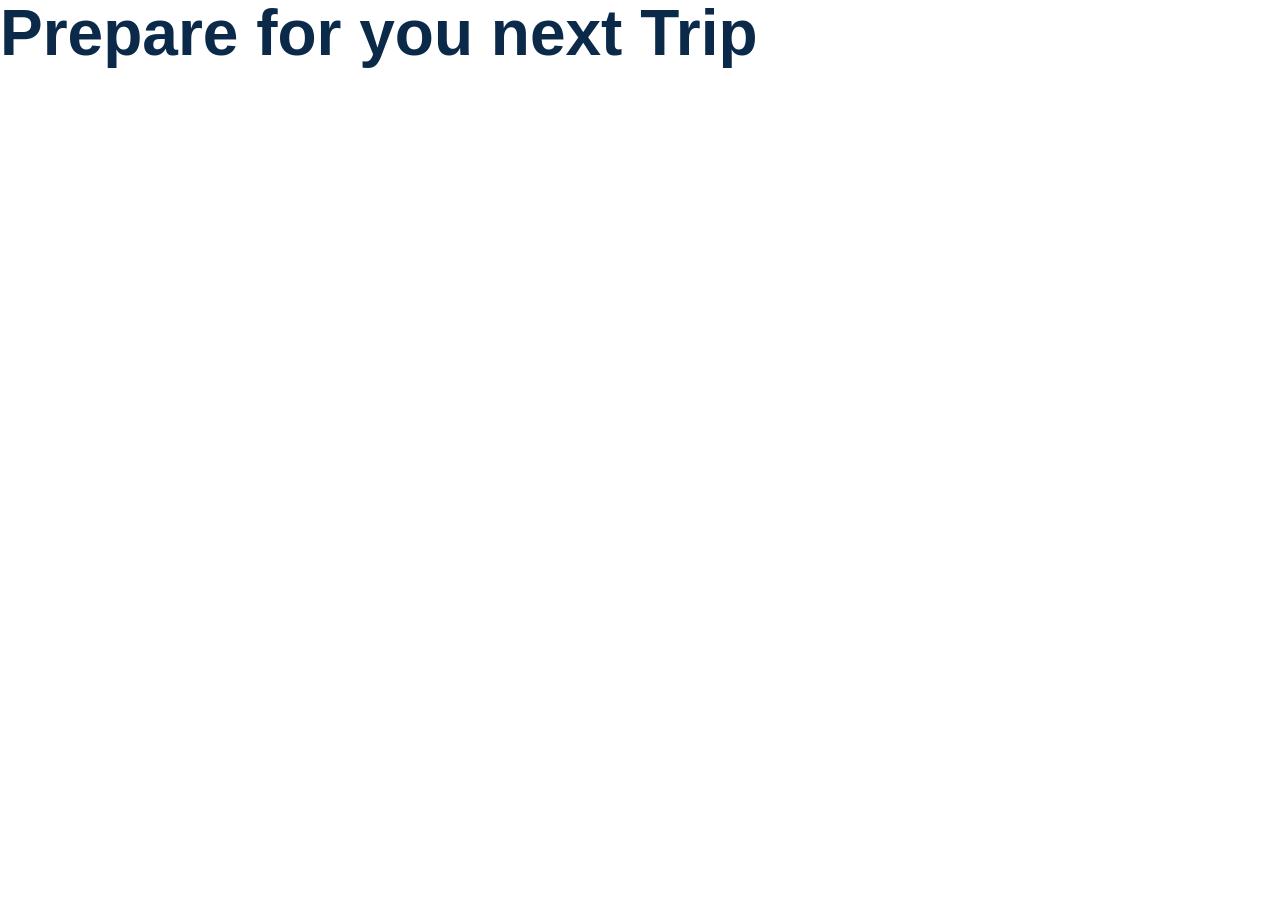
==== Evertrip/index.html @ f82cfa11 "New website idea: Evertrip Initial phase" ====
<!DOCTYPE html>
<html lang="en">
<head>
  <meta charset="UTF-8">
  <meta name="viewport" content="width=device-width, initial-scale=1.0">
  <title>Evertrip</title>
  <link rel="stylesheet" href="style/style.css">
</head>
<body>

  <div class="hero-section">
    <div class="hero-content">
      <h1>Prepare for you next Trip</h1>
    </div>
  </div>
  
</body>
</html>
---- Evertrip/style/style.css ----
:root {

    /* =====================================================
       01. COLORS
       ===================================================== */

    /* Brand Colors */
    --color-navy: #0B2A4A;
    --color-blue: #1769AA;
    --color-sky: #5CB8E6;
    --color-ice: #EAF4FB;

    /* Neutral Colors */
    --color-white: #FFFFFF;
    --color-gray: #667085;
    --color-light-gray: #F5F7FA;

    /* Text */
    --color-text: #0B2A4A;
    --color-text-secondary: #667085;


    /* =====================================================
       02. TYPOGRAPHY
       ===================================================== */

    --font-primary: "Plus Jakarta Sans", sans-serif;
    --font-display: "DM Serif Display", serif;

    /* Font Sizes */
    --fs-xs: 13px;
    --fs-sm: 14px;
    --fs-body: 16px;
    --fs-lg: 18px;

    --fs-h3: 30px;
    --fs-h2: 46px;
    --fs-h1: 64px;
    --fs-hero: 82px;

    /* Line Heights */
    --lh-tight: 1.05;
    --lh-normal: 1.5;
    --lh-relaxed: 1.7;


    /* =====================================================
       03. SPACING
       ===================================================== */

    --space-xs: 8px;
    --space-sm: 16px;
    --space-md: 24px;
    --space-lg: 40px;
    --space-xl: 64px;
    --space-2xl: 96px;
    --space-3xl: 128px;


    /* =====================================================
       04. LAYOUT
       ===================================================== */

    --container: 1280px;
    --container-padding: 32px;


    /* =====================================================
       05. BORDER RADIUS
       ===================================================== */

    --radius-sm: 6px;
    --radius-md: 8px;
    --radius-lg: 12px;


    /* =====================================================
       06. TRANSITIONS
       ===================================================== */

    --transition-fast: 0.2s ease;
    --transition-normal: 0.3s ease;
}


/* =========================================================
   07. GLOBAL RESET
   ========================================================= */

* {
    box-sizing: border-box;
    margin: 0;
    padding: 0;
}

html {
    scroll-behavior: smooth;
}

body {
    font-family: var(--font-primary);
    font-size: var(--fs-body);
    line-height: var(--lh-normal);
    color: var(--color-text);
    background: var(--color-white);
}

img {
    display: block;
    width: 100%;
    height: auto;
}

a {
    color: inherit;
    text-decoration: none;
}


/* =========================================================
   08. TYPOGRAPHY
   ========================================================= */

h1,
h2,
h3 {
    color: var(--color-navy);
    font-weight: 700;
}

h1 {
    font-size: var(--fs-h1);
    line-height: var(--lh-tight);
}

h2 {
    font-size: var(--fs-h2);
    line-height: 1.1;
}

h3 {
    font-size: var(--fs-h3);
    line-height: 1.2;
}

.display-title {
    font-family: var(--font-display);
    font-weight: 400;
    line-height: var(--lh-tight);
}

p {
    color: var(--color-text-secondary);
    line-height: var(--lh-relaxed);
}


/* =========================================================
   09. CONTAINER
   ========================================================= */

.container {
    width: min(
        100% - (var(--container-padding) * 2),
        var(--container)
    );

    margin-inline: auto;
}


/* =========================================================
   10. BUTTONS
   ========================================================= */

.btn {
    display: inline-flex;
    align-items: center;
    justify-content: center;
    gap: 8px;

    padding: 14px 24px;

    font-family: var(--font-primary);
    font-size: var(--fs-sm);
    font-weight: 600;

    border-radius: var(--radius-md);

    cursor: pointer;

    transition:
        background-color var(--transition-normal),
        color var(--transition-normal),
        border-color var(--transition-normal),
        transform var(--transition-normal);
}

.btn:hover {
    transform: translateY(-2px);
}


/* Primary */

.btn-primary {
    color: var(--color-white);
    background: var(--color-blue);
    border: 1px solid var(--color-blue);
}

.btn-primary:hover {
    background: var(--color-navy);
    border-color: var(--color-navy);
}


/* Secondary */

.btn-secondary {
    color: var(--color-navy);
    background: transparent;
    border: 1px solid var(--color-navy);
}

.btn-secondary:hover {
    color: var(--color-white);
    background: var(--color-navy);
}
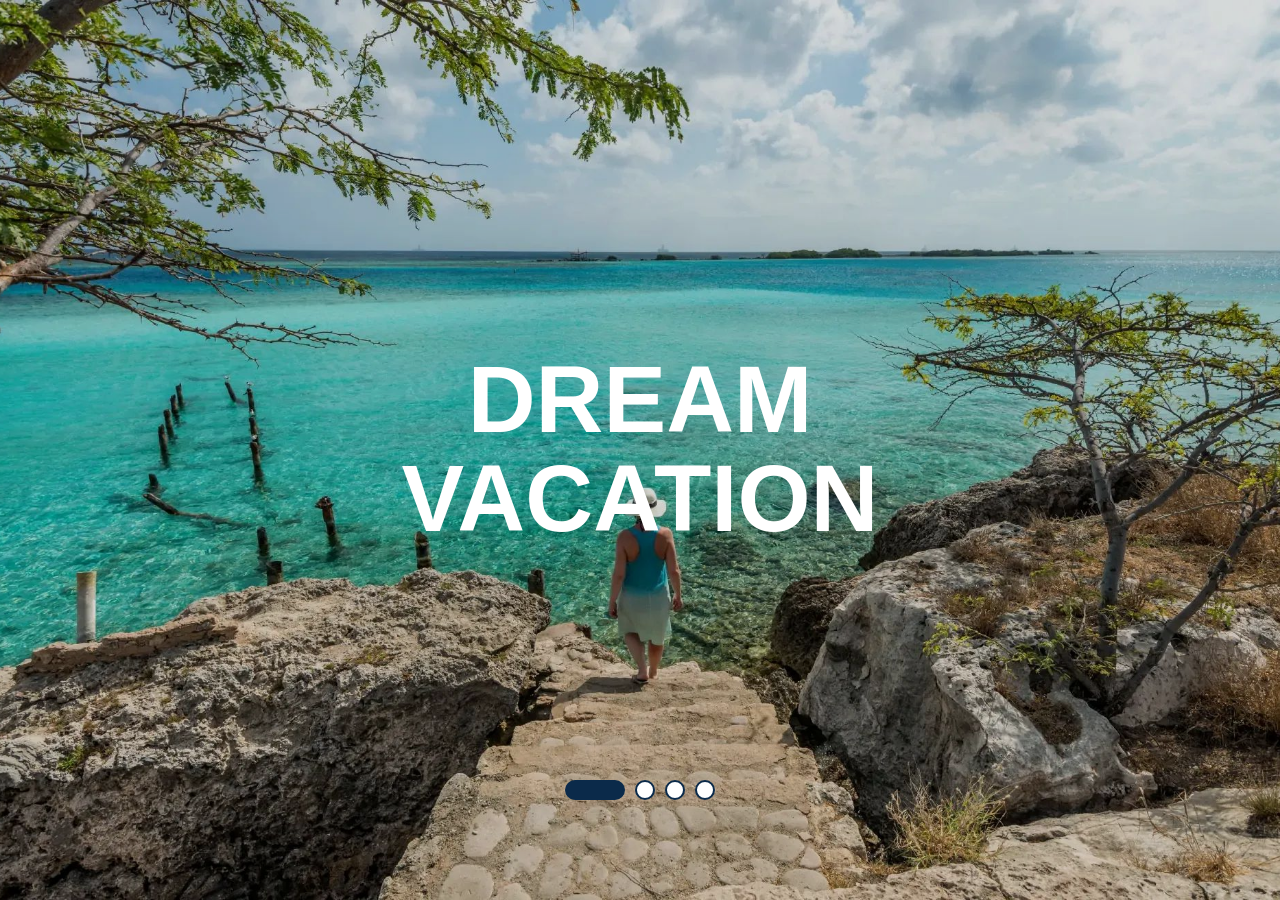
==== commit af32488a: "Hero section almost done in Initial idea. Maybe change something later on the design of it" ====
--- a/Evertrip/index.html
+++ b/Evertrip/index.html
@@ -5,14 +5,38 @@
   <meta name="viewport" content="width=device-width, initial-scale=1.0">
   <title>Evertrip</title>
   <link rel="stylesheet" href="style/style.css">
+  <link rel="stylesheet" href="style/home.css">
 </head>
 <body>
 
   <div class="hero-section">
-    <div class="hero-content">
-      <h1>Prepare for you next Trip</h1>
-    </div>
+      <div class="hero-content">
+          <h1>Dream Vacation</h1>
+      </div>
+      <div class="slider_tabs">
+
+          <input type="radio" name="slider" id="slider1" checked>
+          <input type="radio" name="slider" id="slider2">
+          <input type="radio" name="slider" id="slider3">
+          <input type="radio" name="slider" id="slider4">
+
+          <div class="hero_backgrounds">
+              <div class="hero-slider-1"></div>
+              <div class="hero-slider-2"></div>
+              <div class="hero-slider-3"></div>
+              <div class="hero-slider-4"></div>
+          </div>
+
+          <div class="labels">
+              <label for="slider1"></label>
+              <label for="slider2"></label>
+              <label for="slider3"></label>
+              <label for="slider4"></label>
+          </div>
+      </div>
   </div>
   
+  <script src="/Evertrip/scripts/hero-carrosel.js"></script>
+
 </body>
 </html>
--- a/Evertrip/style/home.css
+++ b/Evertrip/style/home.css
@@ -0,0 +1,103 @@
+.hero-section{
+  height: 100vh;
+  width: 100%;
+  position: relative;
+  overflow: hidden;
+}
+
+.slider_tabs input:nth-child(1):checked ~ .labels label:nth-child(1),
+.slider_tabs input:nth-child(2):checked ~ .labels label:nth-child(2),
+.slider_tabs input:nth-child(3):checked ~ .labels label:nth-child(3),
+.slider_tabs input:nth-child(4):checked ~ .labels label:nth-child(4){
+  width: 60px;
+  background-color: var(--color-navy);
+}
+.slider_tabs input{
+  display: none;
+}
+
+.slider_tabs {
+  height: 100%;
+}
+
+.labels{
+  display: flex;
+  gap: 10px;
+  position: absolute;
+  bottom: 10%;
+  left: 50%;
+  transform: translate(-50%, -50%);
+  z-index: 10;
+}
+
+.labels label{
+  height: 20px;
+  width: 20px;
+  border-radius: 10px;
+  transition: all .4s ease-in-out;
+  cursor: pointer;
+  background-color: var(--color-white);
+  border: 2px solid var(--color-navy);
+  box-shadow: 0px 10px 15px -3px rgba(0,0,0,0.1);
+}
+
+.hero_backgrounds {
+  display: flex;
+  width: 400%;
+  height: 100%;
+  position: relative;
+  transition: transform 1s ease-in;
+  filter: brightness(0.85);
+}
+
+.hero_backgrounds > div {
+  width: 25%;
+  height: 100%;
+
+  background-position: center;
+  background-size: cover;
+  background-repeat: no-repeat;
+}
+
+.hero-slider-1 {
+  background-image: url(/Evertrip/assets/Heroimg1.jpg);
+}
+.hero-slider-2 {
+  background-image: url(/Evertrip/assets/Heroimg1.jpg);
+}
+.hero-slider-3 {
+  background-image: url(/Evertrip/assets/Heroimg1.jpg);
+}
+.hero-slider-4 {
+  background-image: url(/Evertrip/assets/Heroimg1.jpg);
+}
+
+#slider1:checked ~ .hero_backgrounds{
+  transform: translateX(0);
+}
+#slider2:checked ~ .hero_backgrounds{
+  transform: translateX(-25%) !important;
+}
+#slider3:checked ~ .hero_backgrounds{
+  transform: translateX(-50%);
+}
+#slider4:checked ~ .hero_backgrounds{
+  transform: translateX(-75%);
+}
+
+.hero-content{
+  position: absolute;
+  z-index: 30;
+  left: 50%;
+  transform: translate(-50%, -50%);
+  top: 50%;
+}
+
+.hero-content h1{
+  text-align: center;
+  text-transform: uppercase;
+  color: var(--color-white);
+  font-size: 94px;
+  position: sticky;
+  top: 0;
+}
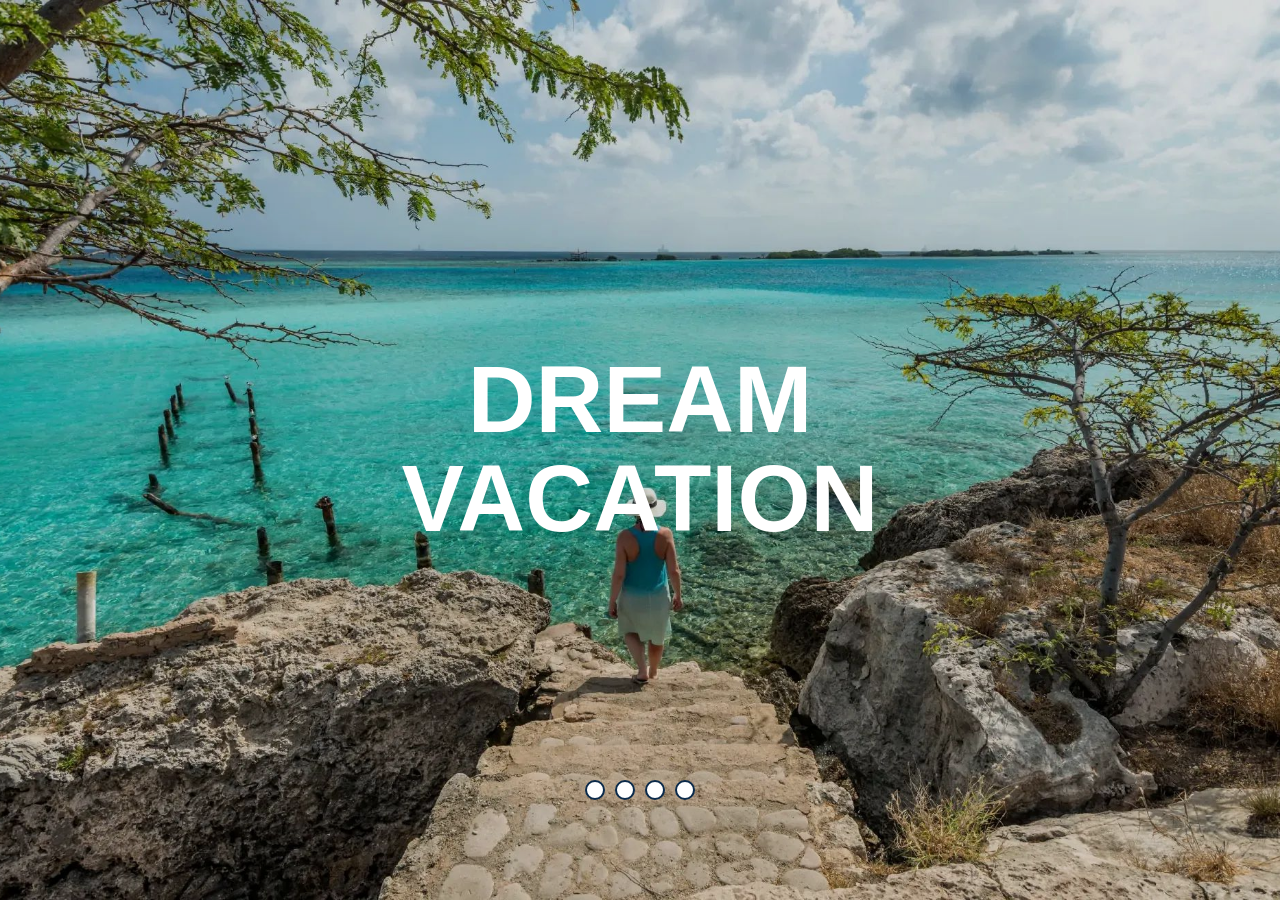
==== commit cdcfbb83: "Hero background improvement, automatic pass images also can work with button clicks" ====
--- a/Evertrip/index.html
+++ b/Evertrip/index.html
@@ -25,6 +25,7 @@
               <div class="hero-slider-2"></div>
               <div class="hero-slider-3"></div>
               <div class="hero-slider-4"></div>
+              <div class="hero-slider-1"></div>
           </div>
 
           <div class="labels">
--- a/Evertrip/style/home.css
+++ b/Evertrip/style/home.css
@@ -5,10 +5,7 @@
   overflow: hidden;
 }
 
-.slider_tabs input:nth-child(1):checked ~ .labels label:nth-child(1),
-.slider_tabs input:nth-child(2):checked ~ .labels label:nth-child(2),
-.slider_tabs input:nth-child(3):checked ~ .labels label:nth-child(3),
-.slider_tabs input:nth-child(4):checked ~ .labels label:nth-child(4){
+.labels label.active {
   width: 60px;
   background-color: var(--color-navy);
 }
@@ -43,7 +40,7 @@
 
 .hero_backgrounds {
   display: flex;
-  width: 400%;
+  width: 500%;
   height: 100%;
   position: relative;
   transition: transform 1s ease-in;
@@ -51,7 +48,7 @@
 }
 
 .hero_backgrounds > div {
-  width: 25%;
+  width: 20%;
   height: 100%;
 
   background-position: center;
@@ -63,26 +60,13 @@
   background-image: url(/Evertrip/assets/Heroimg1.jpg);
 }
 .hero-slider-2 {
-  background-image: url(/Evertrip/assets/Heroimg1.jpg);
+  background-image: url(/Evertrip/assets/Heroimg2.jpg);
 }
 .hero-slider-3 {
-  background-image: url(/Evertrip/assets/Heroimg1.jpg);
+  background-image: url(/Evertrip/assets/Heroimg3.jpg);
 }
 .hero-slider-4 {
-  background-image: url(/Evertrip/assets/Heroimg1.jpg);
-}
-
-#slider1:checked ~ .hero_backgrounds{
-  transform: translateX(0);
-}
-#slider2:checked ~ .hero_backgrounds{
-  transform: translateX(-25%) !important;
-}
-#slider3:checked ~ .hero_backgrounds{
-  transform: translateX(-50%);
-}
-#slider4:checked ~ .hero_backgrounds{
-  transform: translateX(-75%);
+  background-image: url(/Evertrip/assets/Heroimg4.jpg);
 }
 
 .hero-content{
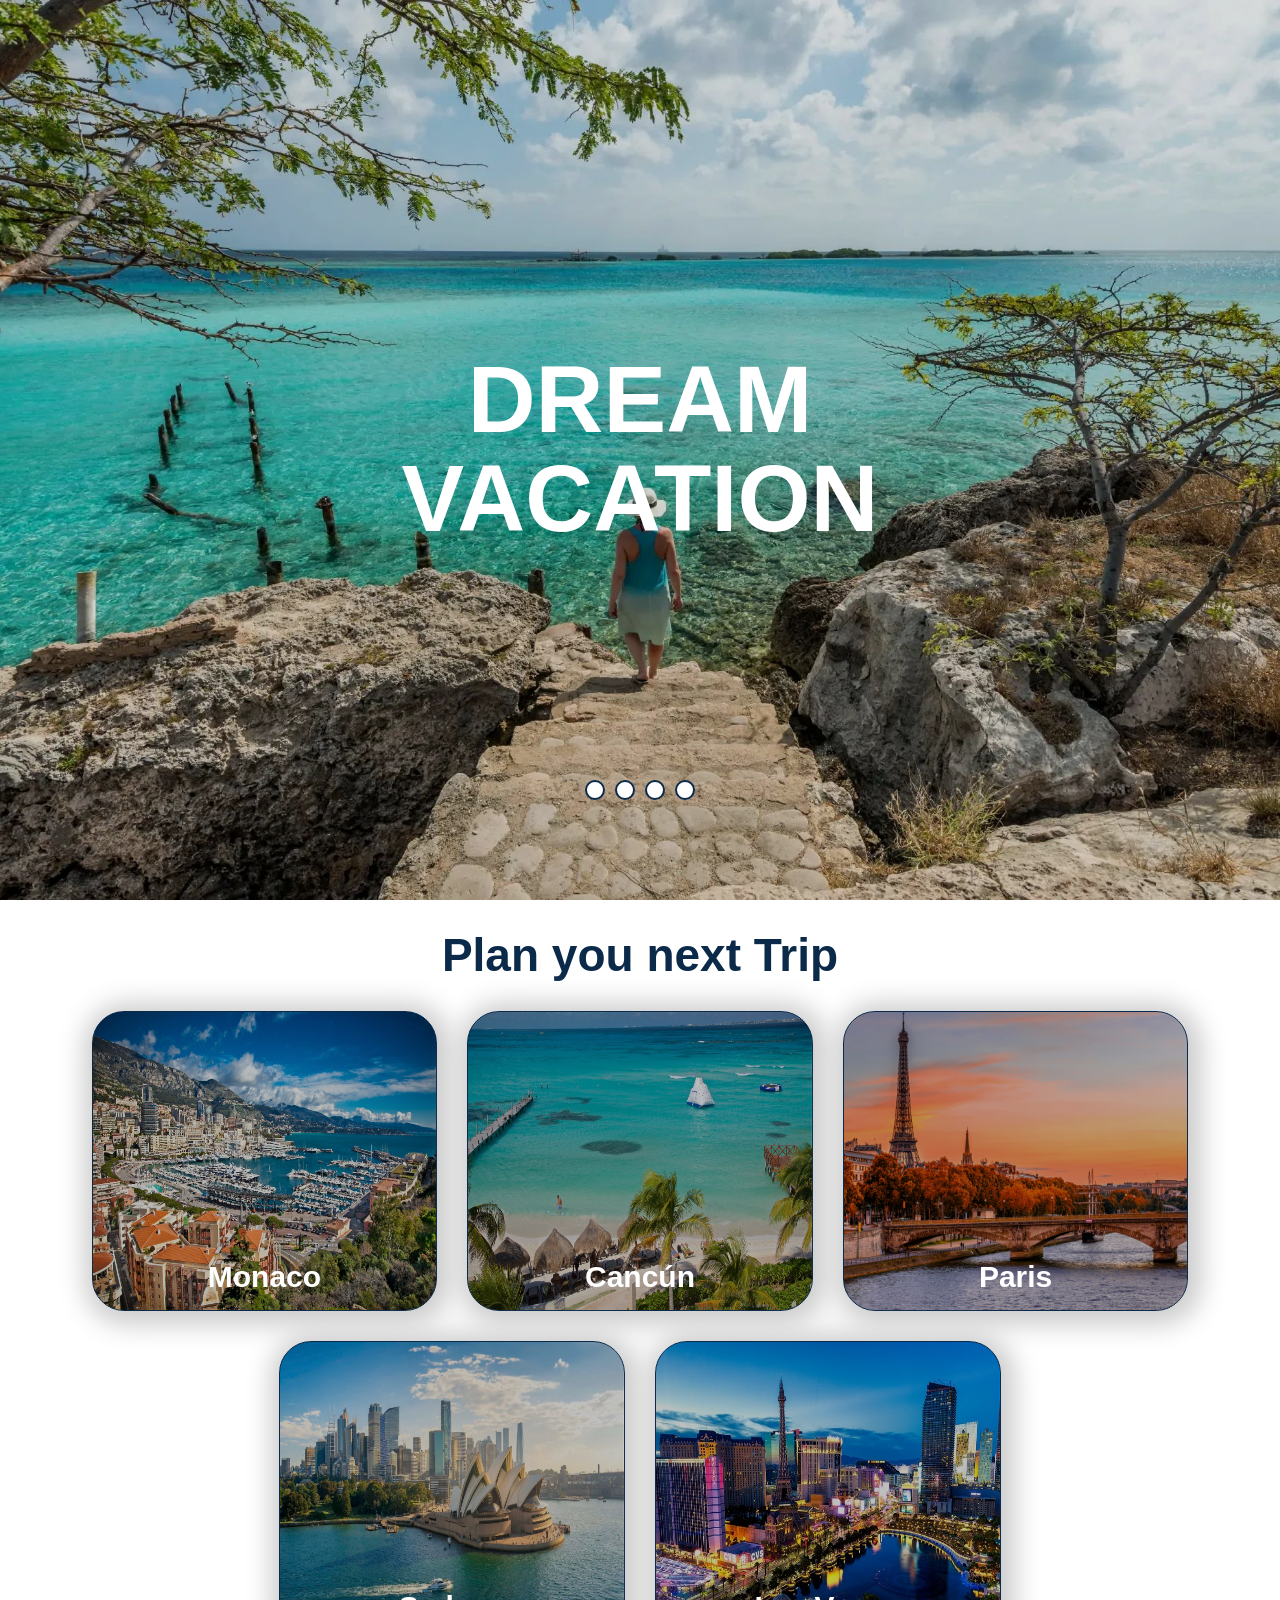
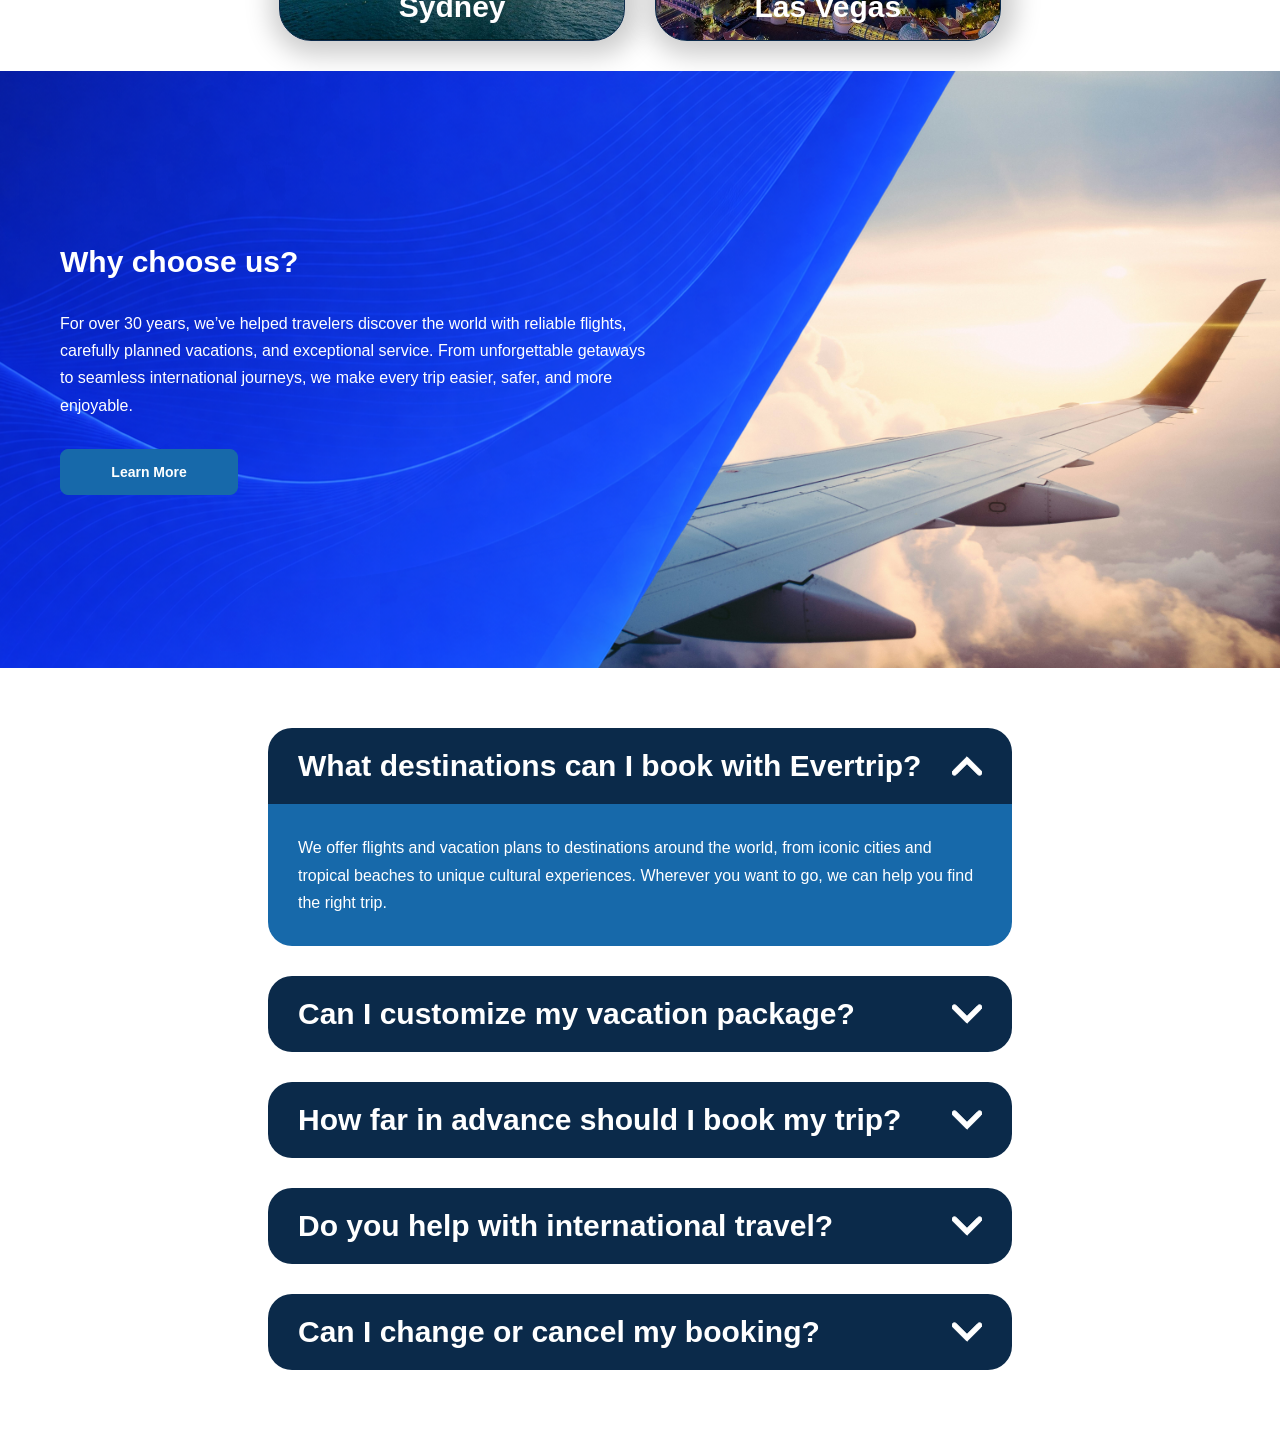
==== commit a47a93be: "Finish FAQ section! Will need only to do the footer, see if i'm going to create a header, check resp" ====
--- a/Evertrip/index.html
+++ b/Evertrip/index.html
@@ -36,8 +36,136 @@
           </div>
       </div>
   </div>
+
+  <main>
+    <div class="next-trip-section">
+        <h2>Plan you next Trip</h2>
+        <div class="grid-section">
+            <div class="content-box monaco">
+                <a href="#">
+                    <h3>Monaco</h3>
+                </a>
+            </div>
+            <div class="content-box cancun">
+                <a href="#">
+                    <h3>Cancún</h3>
+                </a>
+            </div>
+            <div class="content-box paris">
+                <a href="#">
+                    <h3>Paris</h3>
+                </a>
+            </div>
+        </div>
+        <div class="grid-section">
+            <div class="content-box sydney">
+                <a href="#">
+                    <h3>Sydney</h3>
+                </a>
+            </div>
+            <div class="content-box lasvegas">
+                <a href="#">
+                    <h3>Las Vegas</h3>
+                </a>
+            </div>
+        </div>
+    </div>
+    <div class="blue-section">
+        <div class="left-content">
+            <div class="text-area">
+                <h3>Why choose us?</h3>
+                <p>For over 30 years, we’ve helped travelers discover the world 
+                    with reliable flights, carefully planned vacations, and 
+                    exceptional service. From unforgettable getaways to seamless 
+                    international journeys, we make every trip easier, safer, and 
+                    more enjoyable.
+                </p>
+                <button class="btn btn-primary">Learn More</button>
+            </div>
+        </div>
+        <div class="right-content">
+            <img src="/Evertrip/assets/airport.jpg">
+        </div>
+    </div>
+  </main>
+
+  <div class="faq-section">
+    <div class="main-area-faq">
+
+        <div class="faq-container">
+            <div class="faq-heading">
+                <h3>What destinations can I book with Evertrip?</h3>
+                <img src="/Evertrip/assets/arrow-down.svg">
+            </div>
+            <div class="faq-content active">
+                <p>We offer flights and vacation plans to destinations around the world, 
+                    from iconic cities and tropical beaches to unique cultural 
+                    experiences. Wherever you want to go, we can help you find the 
+                    right trip.
+                </p>
+            </div>
+        </div>
+
+        <div class="faq-container">
+            <div class="faq-heading">
+                <h3>Can I customize my vacation package?</h3>
+                <img src="/Evertrip/assets/arrow-down.svg">
+            </div>
+            <div class="faq-content">
+                <p>Absolutely. Our vacation plans can be tailored to fit your preferences, 
+                    schedule, and budget. Choose your destination, activities, 
+                    accommodation, and more to create a trip that feels right for 
+                    you.
+                </p>
+            </div>
+        </div>
+
+        <div class="faq-container">
+            <div class="faq-heading">
+                <h3>How far in advance should I book my trip?</h3>
+                <img src="/Evertrip/assets/arrow-down.svg">
+            </div>
+            <div class="faq-content">
+                <p>We recommend booking as early as possible, especially for popular 
+                    destinations and travel seasons. Planning ahead gives you more 
+                    options and can help you find better prices and availability.
+                </p>
+            </div>
+        </div>
+
+        <div class="faq-container">
+            <div class="faq-heading">
+                <h3>Do you help with international travel?</h3>
+                <img src="/Evertrip/assets/arrow-down.svg">
+            </div>
+            <div class="faq-content">
+                <p>Yes. We can help you plan international trips, including flights, 
+                    accommodations, and vacation packages. Our goal is to make 
+                    traveling abroad as simple and stress-free as possible.
+                </p>
+            </div>
+        </div>
+
+        <div class="faq-container">
+            <div class="faq-heading">
+                <h3>Can I change or cancel my booking?</h3>
+                <img src="/Evertrip/assets/arrow-down.svg">
+            </div>
+            <div class="faq-content">
+                <p>Changes and cancellations depend on the specific flight, hotel, 
+                    or package you booked. Our team can guide you through the 
+                    available options and help you find the best solution for 
+                    your trip.
+                </p>
+            </div>
+        </div>
+
+    </div>
+  </div>
+
   
   <script src="/Evertrip/scripts/hero-carrosel.js"></script>
+  <script src="/Evertrip/scripts/faq.js"></script>
 
 </body>
 </html>
--- a/Evertrip/style/home.css
+++ b/Evertrip/style/home.css
@@ -84,4 +84,189 @@
   font-size: 94px;
   position: sticky;
   top: 0;
+}
+
+.next-trip-section{
+  align-items: center;
+  display: flex;
+  flex-direction: column;
+  text-align: center;
+  gap: 30px;
+  width: 90%;
+  margin: 0 auto;
+  padding-top: 30px;
+  padding-bottom: 30px;
+}
+
+.grid-section{
+  width: 100%;
+  display: flex;
+  flex-direction: row;
+  justify-content: center;
+  align-items: center;
+  gap: 30px;
+}
+
+.content-box{
+  min-height: 300px;
+  border-radius: 32px;
+  align-items: end;
+  display: flex;
+  justify-content: center;
+  padding: 15px;
+  border: 1px solid var(--color-navy);
+  max-width: 30%;
+  width: 100%;
+  background-position: center;
+  background-size: 100% 100%;
+  background-repeat: no-repeat;
+  transition: background-size .5s ease-in-out;
+  position: relative;
+  box-shadow: 3px 3px 26px 11px #CCCCCC;
+}
+
+.content-box h3{
+  color: var(--color-white);
+}
+
+.content-box:hover{
+  background-size: 130% 130%;
+}
+
+.monaco{
+  background-image: linear-gradient(rgba(0, 0, 0, 0.25), rgba(0, 0, 0, 0.25)), url(/Evertrip/assets/monaco.jpg)
+}
+
+.cancun{
+  background-image: linear-gradient(rgba(0, 0, 0, 0.25), rgba(0, 0, 0, 0.25)), url(/Evertrip/assets/cancun.jpg)
+}
+
+.paris{
+  background-image: linear-gradient(rgba(0, 0, 0, 0.25), rgba(0, 0, 0, 0.25)), url(/Evertrip/assets/paris.jpg)
+}
+
+.sydney{
+  background-image: linear-gradient(rgba(0, 0, 0, 0.25), rgba(0, 0, 0, 0.25)), url(/Evertrip/assets/sidney.jpg)
+}
+
+.lasvegas{
+  background-image: linear-gradient(rgba(0, 0, 0, 0.25), rgba(0, 0, 0, 0.25)), url(/Evertrip/assets/lasvegas.jpg)
+}
+
+.blue-section{
+  display: flex;
+  flex-direction: row;
+  overflow: hidden;
+}
+
+.left-content, .right-content{
+  flex: 1;
+}
+
+.left-content{
+  align-items: start;
+  justify-content: center;
+  display: flex;
+  flex-direction: column;
+  padding: 60px;
+  background-image: url(/Evertrip/assets/blue-background.png);
+  background-position: bottom;
+  z-index: 50;
+  margin-right: -50%;
+}
+
+.text-area{
+  width: 66%;
+  display: flex;
+  flex-direction: column;
+  gap: 30px;
+}
+
+.left-content h3, p{
+  color: var(--color-white);
+}
+
+.right-content img{
+  transition: transform .5s ease-in-out;
+}
+
+.blue-section:hover .right-content img{
+  transform: scale(1.3);
+}
+
+.btn{
+  width: 30%;
+}
+
+.faq-section{
+  padding: 60px 20px;
+}
+
+.main-area-faq{
+  width: 60%;
+  margin: 0 auto;
+  display: flex;
+  flex-direction: column;
+  gap: 30px;
+}
+
+.faq-container{
+  width: 100%;
+  display: flex;
+  flex-direction: column;
+  gap: 0;
+}
+
+.faq-heading{
+  padding: 20px 30px;
+  display: flex;
+  justify-content: space-between;
+  align-items: center;
+  background-color: var(--color-navy);
+  border-radius: 24px;
+  cursor: pointer;
+  z-index: 99;
+  transition: border-radius 0.4s ease;
+}
+
+.faq-heading img{
+  width: 30px;
+  height: 30px;
+}
+
+.faq-heading h3{
+  color: var(--color-white);
+}
+
+.faq-heading:hover{
+  background-color: var(--color-text);
+}
+
+.faq-heading:hover h3{
+  color: var(--color-light-gray);
+}
+
+.faq-content{
+  background-color: var(--color-blue);
+  border-radius: 0px 0px 24px 24px;
+  overflow: hidden;
+  max-height: 0;
+  transition: max-height .4s ease;
+}
+
+.faq-content p {
+    margin: 0;
+    padding: 30px;
+}
+
+.faq-content.active {
+    max-height: 500px;
+}
+
+.faq-container:has(.faq-content.active) .faq-heading {
+  border-radius: 24px 24px 0 0;
+}
+
+.faq-container:has(.faq-content.active) .faq-heading img {
+  transform: rotate(180deg);
 }
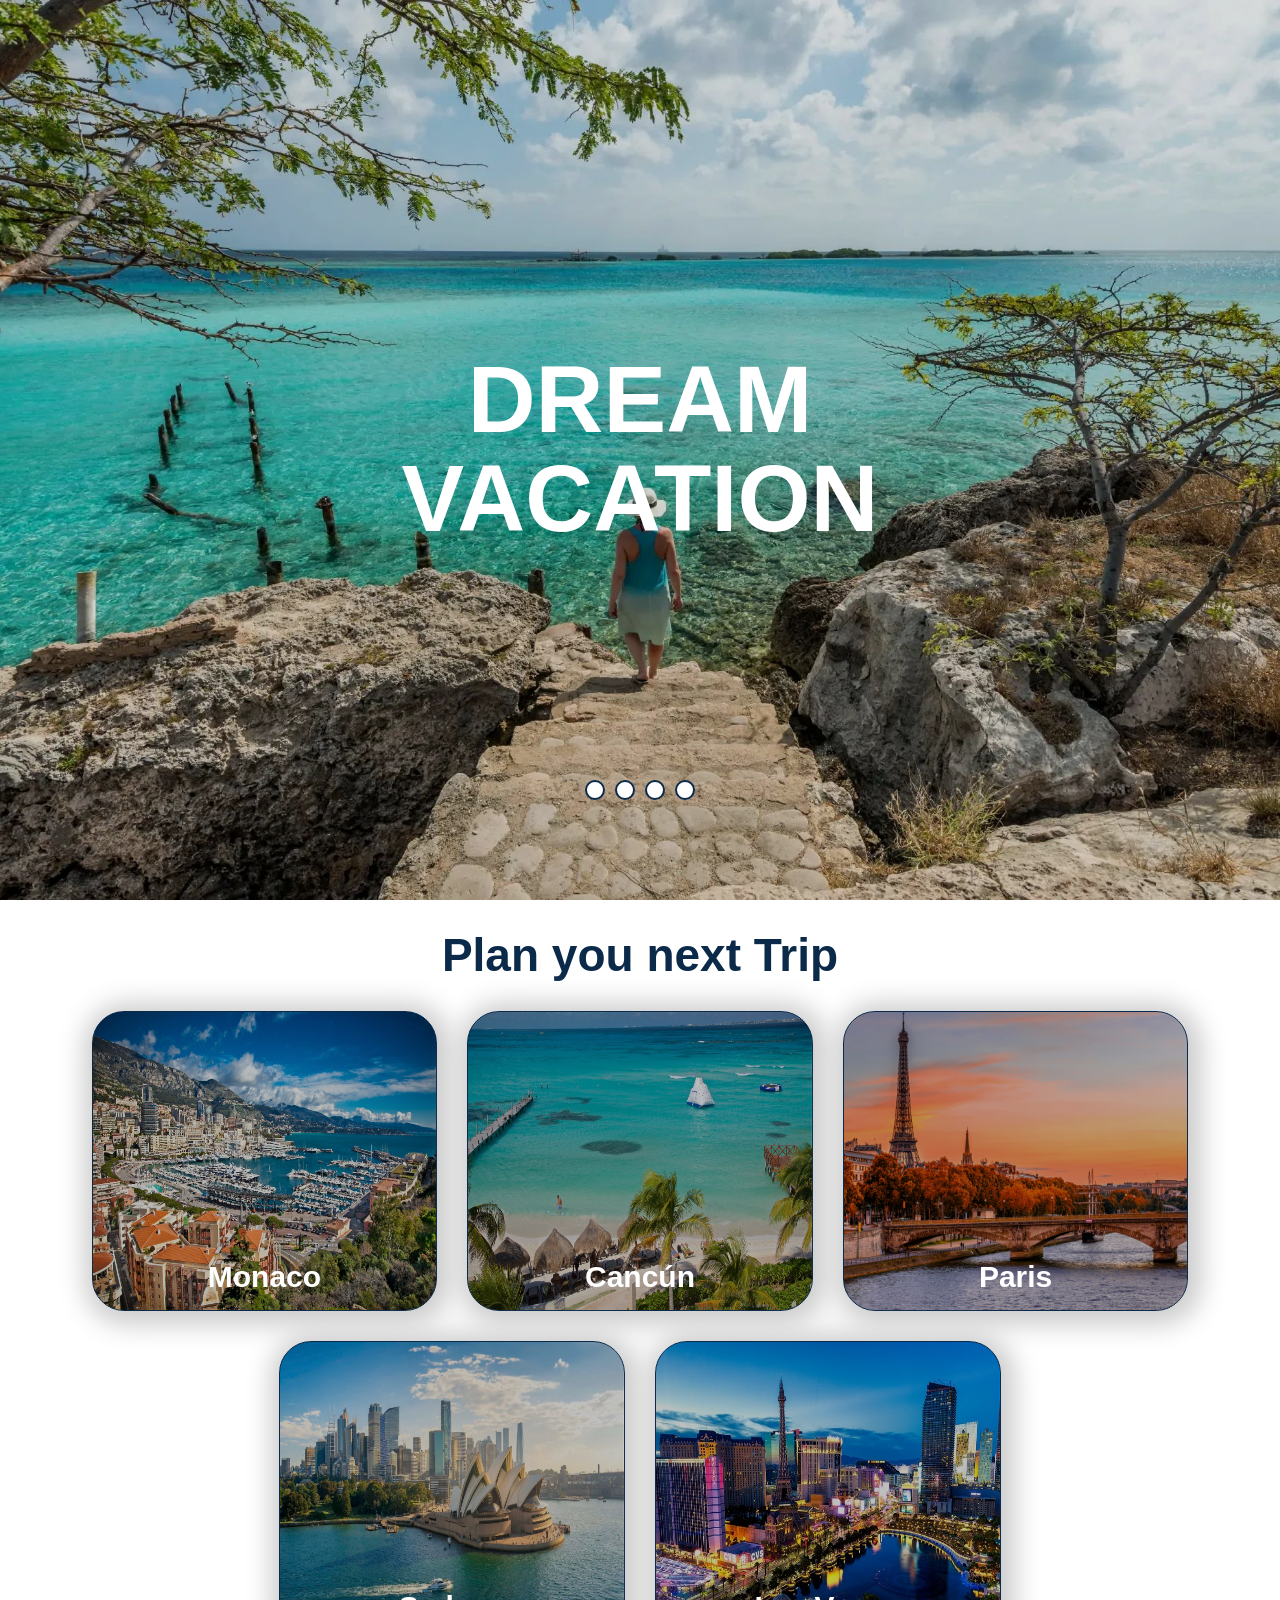
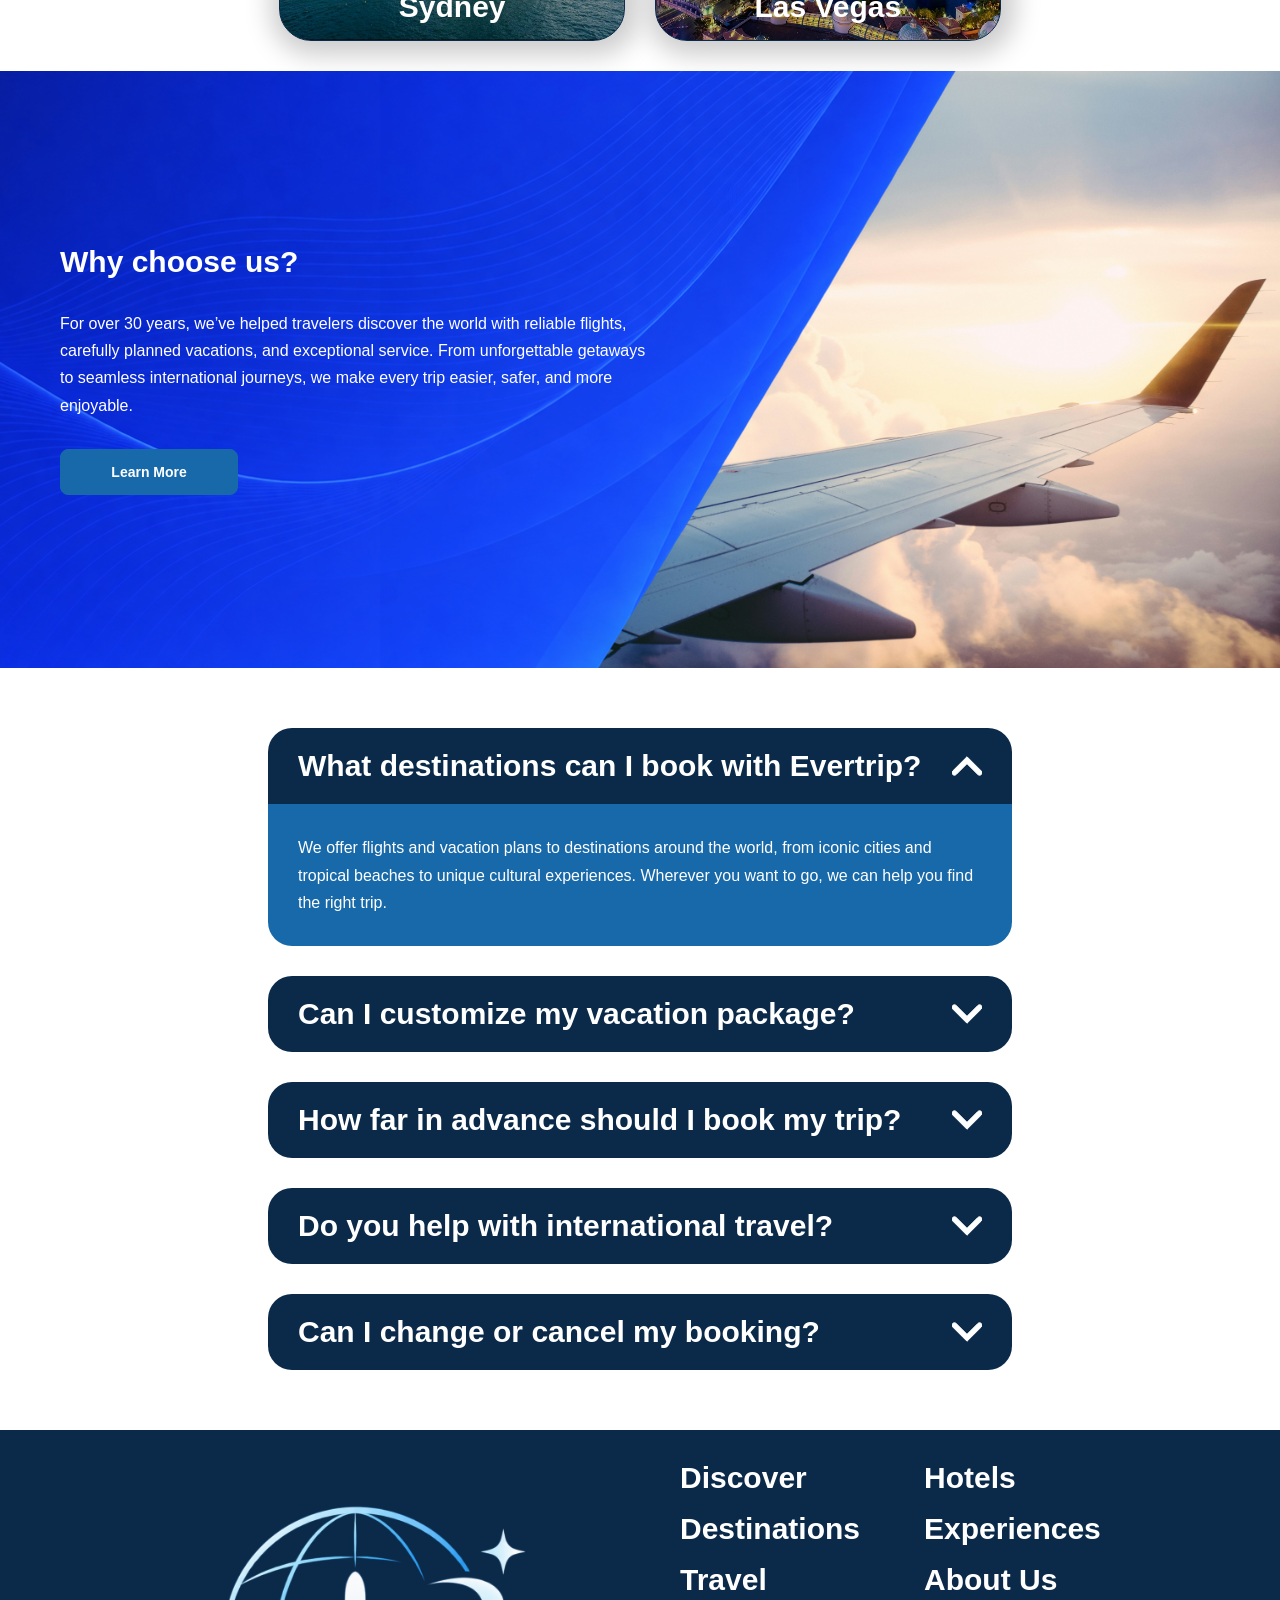
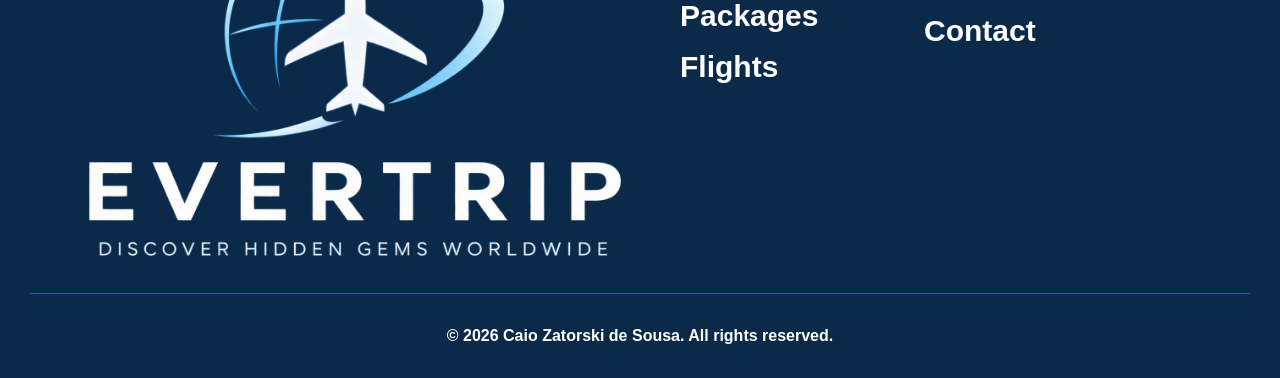
==== commit b3623c18: "Finished footer. Will proceed to the responsivness and final checks" ====
--- a/Evertrip/index.html
+++ b/Evertrip/index.html
@@ -90,77 +90,124 @@
   </main>
 
   <div class="faq-section">
-    <div class="main-area-faq">
-
-        <div class="faq-container">
-            <div class="faq-heading">
-                <h3>What destinations can I book with Evertrip?</h3>
-                <img src="/Evertrip/assets/arrow-down.svg">
-            </div>
-            <div class="faq-content active">
-                <p>We offer flights and vacation plans to destinations around the world, 
-                    from iconic cities and tropical beaches to unique cultural 
-                    experiences. Wherever you want to go, we can help you find the 
-                    right trip.
-                </p>
-            </div>
-        </div>
-
-        <div class="faq-container">
-            <div class="faq-heading">
-                <h3>Can I customize my vacation package?</h3>
-                <img src="/Evertrip/assets/arrow-down.svg">
-            </div>
-            <div class="faq-content">
-                <p>Absolutely. Our vacation plans can be tailored to fit your preferences, 
-                    schedule, and budget. Choose your destination, activities, 
-                    accommodation, and more to create a trip that feels right for 
-                    you.
-                </p>
-            </div>
-        </div>
-
-        <div class="faq-container">
-            <div class="faq-heading">
-                <h3>How far in advance should I book my trip?</h3>
-                <img src="/Evertrip/assets/arrow-down.svg">
-            </div>
-            <div class="faq-content">
-                <p>We recommend booking as early as possible, especially for popular 
-                    destinations and travel seasons. Planning ahead gives you more 
-                    options and can help you find better prices and availability.
-                </p>
-            </div>
-        </div>
-
-        <div class="faq-container">
-            <div class="faq-heading">
-                <h3>Do you help with international travel?</h3>
-                <img src="/Evertrip/assets/arrow-down.svg">
-            </div>
-            <div class="faq-content">
-                <p>Yes. We can help you plan international trips, including flights, 
-                    accommodations, and vacation packages. Our goal is to make 
-                    traveling abroad as simple and stress-free as possible.
-                </p>
-            </div>
-        </div>
-
-        <div class="faq-container">
-            <div class="faq-heading">
-                <h3>Can I change or cancel my booking?</h3>
-                <img src="/Evertrip/assets/arrow-down.svg">
-            </div>
-            <div class="faq-content">
-                <p>Changes and cancellations depend on the specific flight, hotel, 
-                    or package you booked. Our team can guide you through the 
-                    available options and help you find the best solution for 
-                    your trip.
-                </p>
-            </div>
-        </div>
-
+        <div class="main-area-faq">
+
+            <div class="faq-container">
+                <div class="faq-heading">
+                    <h3>What destinations can I book with Evertrip?</h3>
+                    <img src="/Evertrip/assets/arrow-down.svg">
+                </div>
+                <div class="faq-content active">
+                    <p>We offer flights and vacation plans to destinations around the world, 
+                        from iconic cities and tropical beaches to unique cultural 
+                        experiences. Wherever you want to go, we can help you find the 
+                        right trip.
+                    </p>
+                </div>
+            </div>
+
+            <div class="faq-container">
+                <div class="faq-heading">
+                    <h3>Can I customize my vacation package?</h3>
+                    <img src="/Evertrip/assets/arrow-down.svg">
+                </div>
+                <div class="faq-content">
+                    <p>Absolutely. Our vacation plans can be tailored to fit your preferences, 
+                        schedule, and budget. Choose your destination, activities, 
+                        accommodation, and more to create a trip that feels right for 
+                        you.
+                    </p>
+                </div>
+            </div>
+
+            <div class="faq-container">
+                <div class="faq-heading">
+                    <h3>How far in advance should I book my trip?</h3>
+                    <img src="/Evertrip/assets/arrow-down.svg">
+                </div>
+                <div class="faq-content">
+                    <p>We recommend booking as early as possible, especially for popular 
+                        destinations and travel seasons. Planning ahead gives you more 
+                        options and can help you find better prices and availability.
+                    </p>
+                </div>
+            </div>
+
+            <div class="faq-container">
+                <div class="faq-heading">
+                    <h3>Do you help with international travel?</h3>
+                    <img src="/Evertrip/assets/arrow-down.svg">
+                </div>
+                <div class="faq-content">
+                    <p>Yes. We can help you plan international trips, including flights, 
+                        accommodations, and vacation packages. Our goal is to make 
+                        traveling abroad as simple and stress-free as possible.
+                    </p>
+                </div>
+            </div>
+
+            <div class="faq-container">
+                <div class="faq-heading">
+                    <h3>Can I change or cancel my booking?</h3>
+                    <img src="/Evertrip/assets/arrow-down.svg">
+                </div>
+                <div class="faq-content">
+                    <p>Changes and cancellations depend on the specific flight, hotel, 
+                        or package you booked. Our team can guide you through the 
+                        available options and help you find the best solution for 
+                        your trip.
+                    </p>
+                </div>
+            </div>
+        </div>
     </div>
+
+    <footer>
+            <div class="footer-main">
+                <div class="left-content-footer">
+                    <img src="/Evertrip/assets/logo.png">
+                </div>
+                <div class="right-content-footer">
+                    <div class="menu-footer">
+                        <div>
+                            <a href="#">
+                                <h3>Discover</h3>
+                            </a>
+                            <a href="#">
+                                <h3>Destinations</h3>
+                            </a>
+                            <a href="#">
+                                <h3>Travel Packages</h3>
+                            </a>
+                            <a href="#">
+                                <h3>Flights</h3>
+                            </a>
+                        </div>
+                        <div>
+                            <a href="#">
+                                <h3>Hotels</h3>
+                            </a>
+                            <a href="#">
+                                <h3>Experiences</h3>
+                            </a>
+                            <a href="#">
+                                <h3>About Us</h3>
+                            </a>
+                            <a href="#">
+                                <h3>Contact</h3>
+                            </a>
+                        </div>
+                    </div>
+                </div>
+            </div>
+            <div>
+                <div class="span-line-footer"></div>
+                <div class="copyright">
+                    <h4>© 2026 Caio Zatorski de Sousa. All rights reserved.</h4>
+                </div>
+            </div>
+        </footer>
+
   </div>
 
   
--- a/Evertrip/style/home.css
+++ b/Evertrip/style/home.css
@@ -203,6 +203,7 @@
 }
 
 .main-area-faq{
+  max-width: 100%;
   width: 60%;
   margin: 0 auto;
   display: flex;
@@ -269,4 +270,57 @@
 
 .faq-container:has(.faq-content.active) .faq-heading img {
   transform: rotate(180deg);
+}
+
+footer{
+  padding: 30px 30px;
+  background-color: var(--color-navy);
+  display: flex;
+  flex-direction: column;
+}
+
+.footer-main{
+  display: flex;
+  width: 90%;
+}
+
+.footer-main div{
+  width: 100%;
+}
+
+.left-content-footer img{
+  width: 650px
+}
+
+.menu-footer{
+  display: flex;
+  gap: 40px;
+  width: 80%;
+}
+
+.menu-footer div{
+  gap: 15px;
+  display: flex;
+  flex-direction: column;
+  width: 100%;
+}
+
+.menu-footer div h3 {
+  color: white;
+}
+
+.span-line-footer{
+  width: 100%;
+  height: 1px;
+  background-color: var(--color-blue);
+  margin-bottom: 30px;
+}
+
+.copyright{
+  justify-content: center;
+  text-align: center;
+}
+
+.copyright h4{
+  color: var(--color-white);
 }
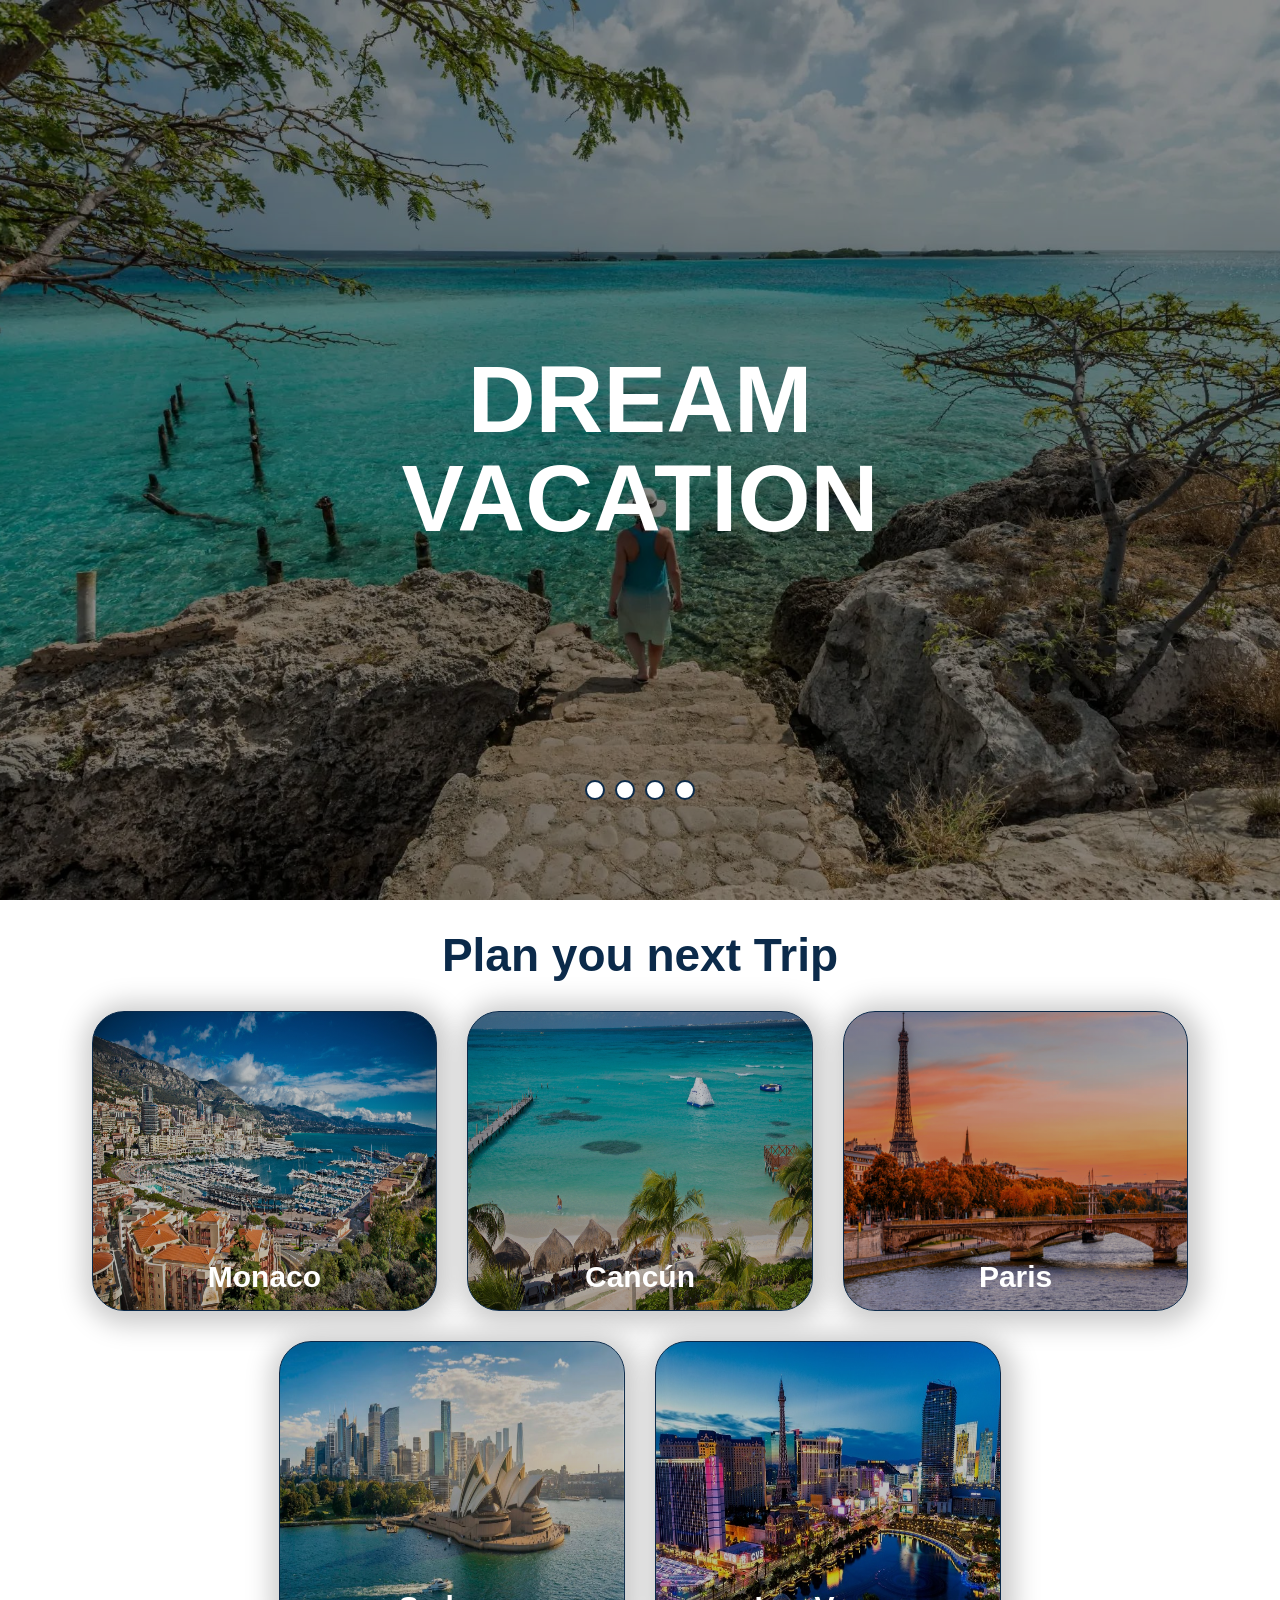
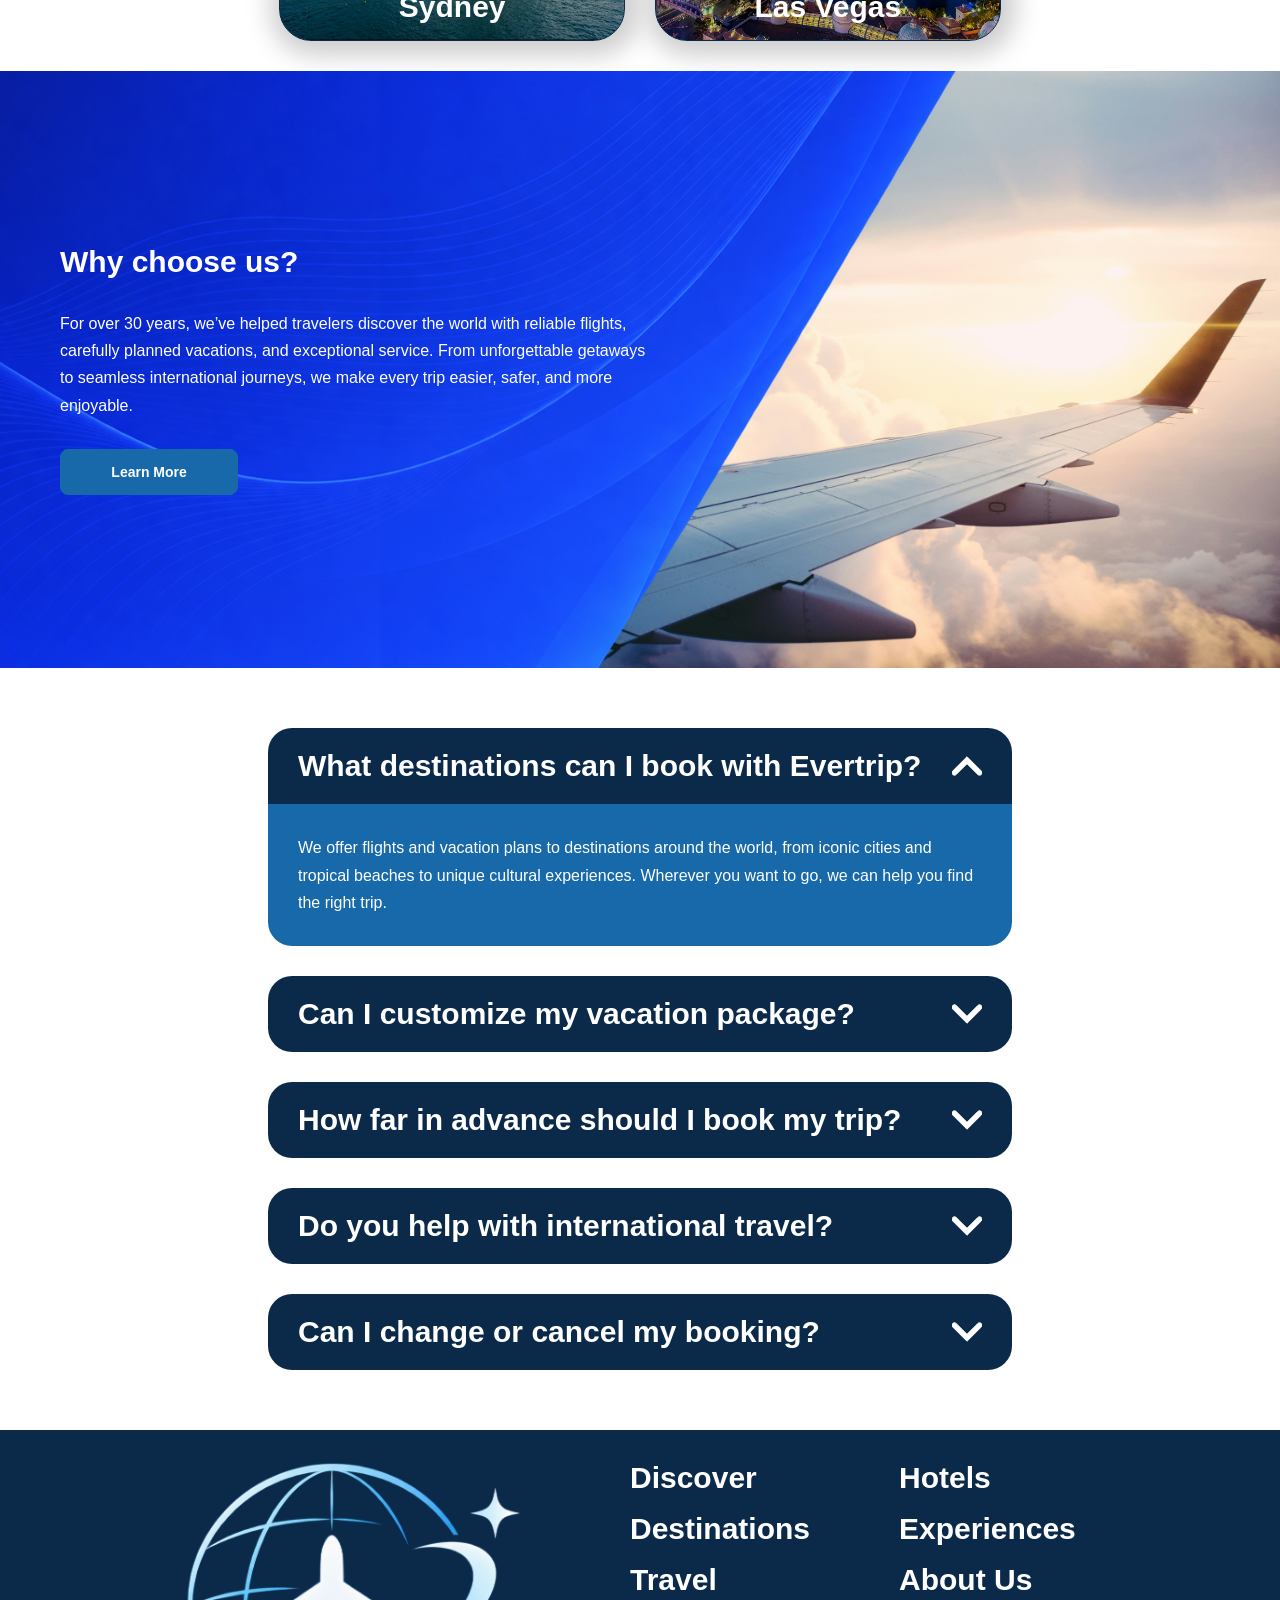
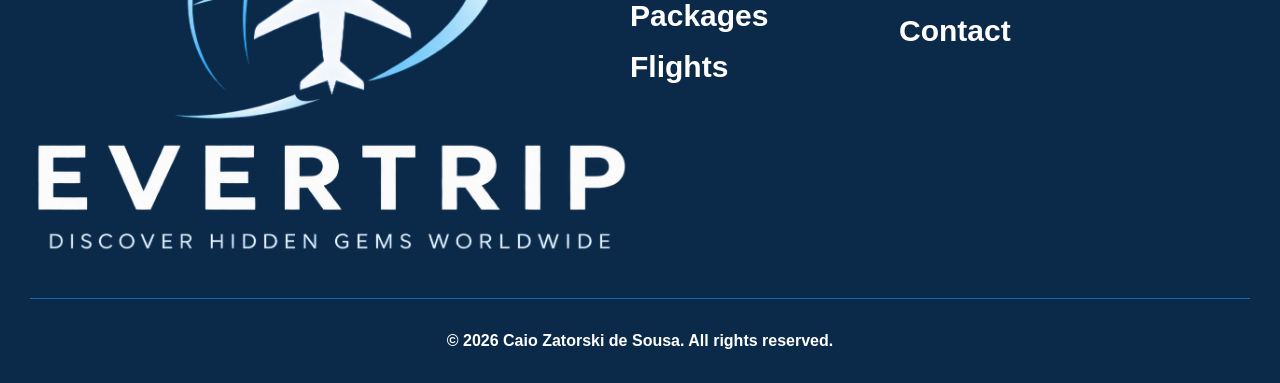
==== commit 27b38074: "Project Finished" ====
--- a/Evertrip/index.html
+++ b/Evertrip/index.html
@@ -165,7 +165,9 @@
     <footer>
             <div class="footer-main">
                 <div class="left-content-footer">
-                    <img src="/Evertrip/assets/logo.png">
+                    <a href="#">
+                        <img src="/Evertrip/assets/logo.png">
+                    </a>
                 </div>
                 <div class="right-content-footer">
                     <div class="menu-footer">
--- a/Evertrip/style/home.css
+++ b/Evertrip/style/home.css
@@ -44,7 +44,7 @@
   height: 100%;
   position: relative;
   transition: transform 1s ease-in;
-  filter: brightness(0.85);
+  filter: brightness(0.55);
 }
 
 .hero_backgrounds > div {
@@ -277,6 +277,7 @@
   background-color: var(--color-navy);
   display: flex;
   flex-direction: column;
+  gap: 45px;
 }
 
 .footer-main{
@@ -289,7 +290,7 @@
 }
 
 .left-content-footer img{
-  width: 650px
+  width: 600px
 }
 
 .menu-footer{
@@ -323,4 +324,104 @@
 
 .copyright h4{
   color: var(--color-white);
+}
+
+@media (max-width: 768px){
+
+  .labels{
+    bottom: 5%;
+  }
+
+  .next-trip-section{
+    width: 100%;
+    padding: 30px 20px;
+  }
+
+  .grid-section{
+    gap: 20px;
+    flex-direction: column;
+  }
+
+  .content-box{
+    max-width: 100%;
+    min-height: 320px;
+  }
+
+  .left-content{
+    padding: 30px;
+    margin-right: -60%;
+  }
+
+  .btn{
+    width: 60%;
+  }
+
+  .main-area-faq{
+    width: 100%;    
+  }
+
+  .footer-main{
+    width: 100%;
+    flex-direction: column;
+    gap: 60px;
+  }
+
+  .left-content-footer {
+    align-items: center;
+    justify-content: center;
+    display: flex;
+  }
+
+  .left-content-footer img{
+    width: 300px;
+  }
+
+  .menu-footer div{
+    text-align: center;
+  }
+
+}
+
+@media (max-width: 425px){
+  .hero-content h1{
+    font-size: 60px;
+  }
+
+  .left-content{
+    padding: 20px;
+    margin-right: 0;
+    background-position: 56%;
+  }
+
+  .text-area{
+    width: 100%;
+    text-align: center;
+    align-items: center;
+  }
+
+  .right-content{
+    display: none;
+  }
+
+  .faq-heading h3{
+    font-size: 15px;
+  }
+
+  footer{
+    gap: 30px;
+  }
+
+  .footer-main{
+    gap: 40px;
+  }
+
+  .menu-footer{
+    flex-direction: column;
+    gap: 30px;
+  }
+
+  .menu-footer div{
+    gap: 30px;
+  }
+
 }
